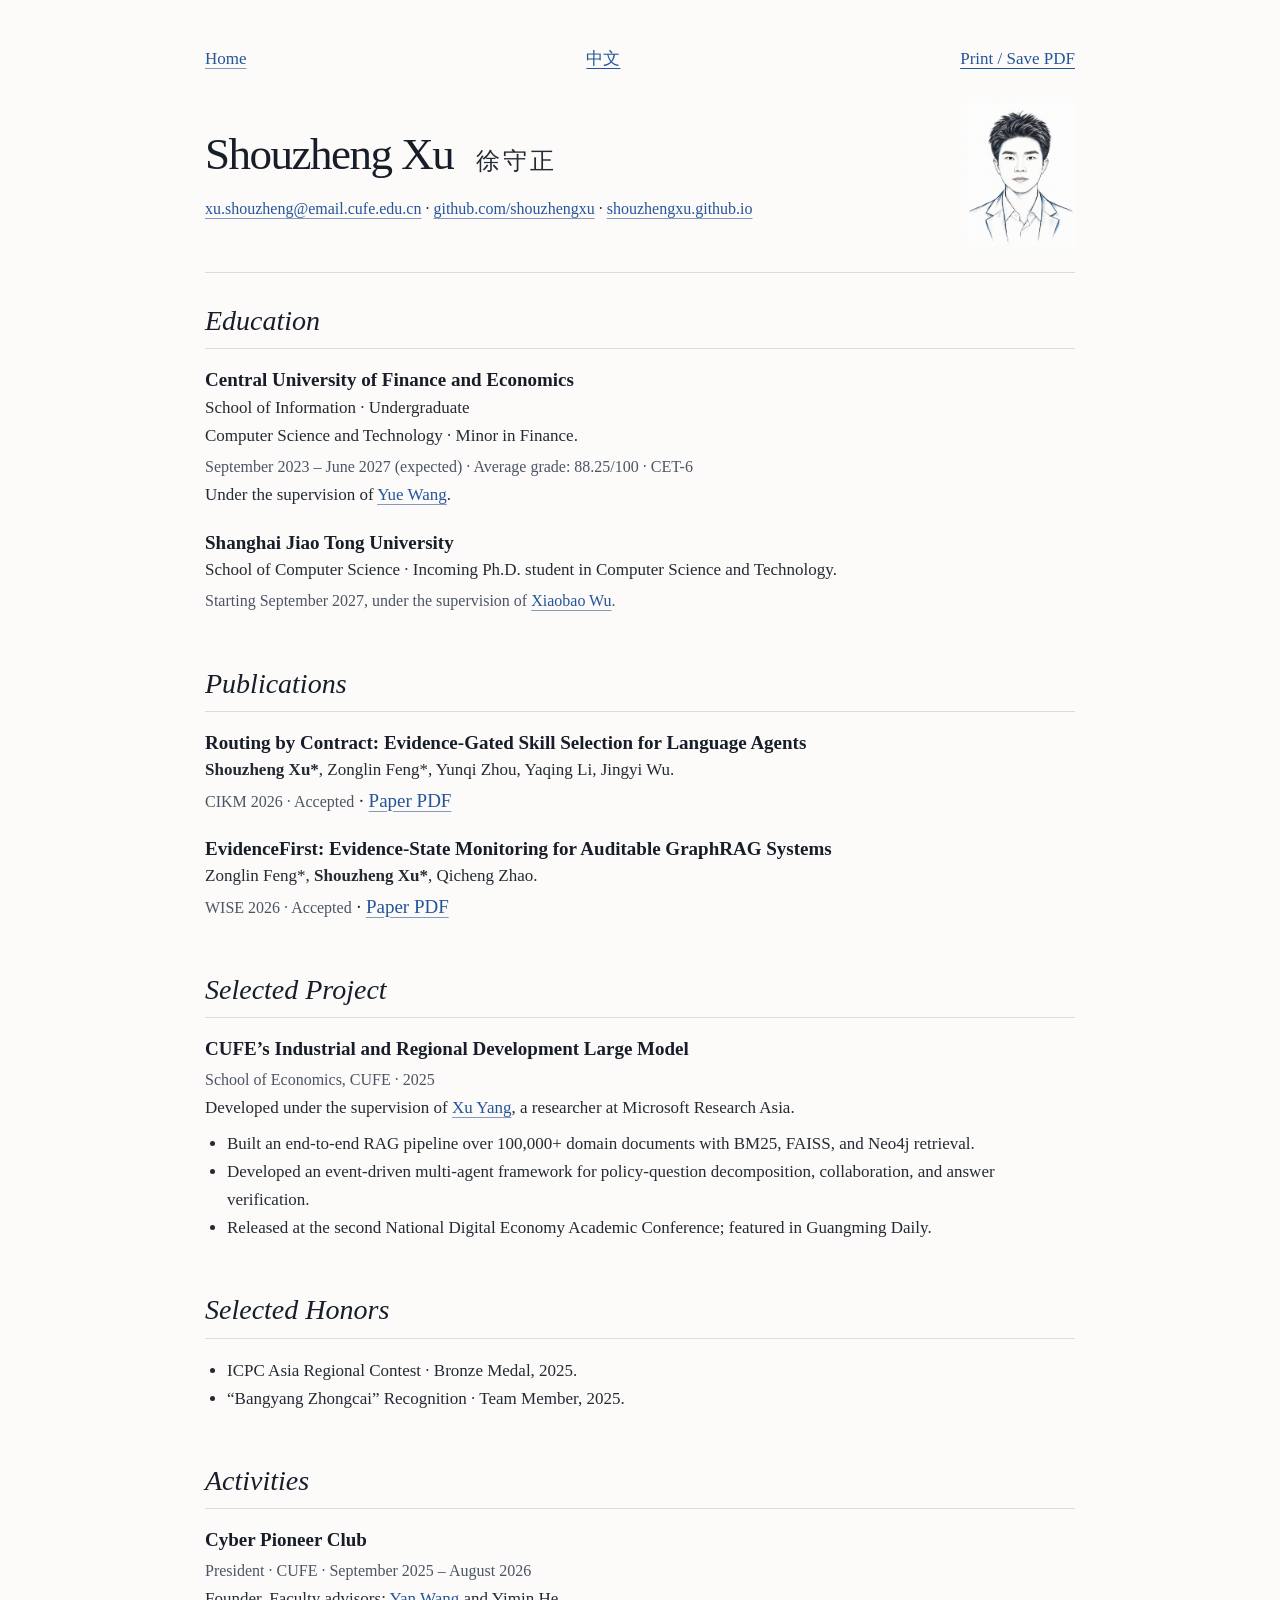
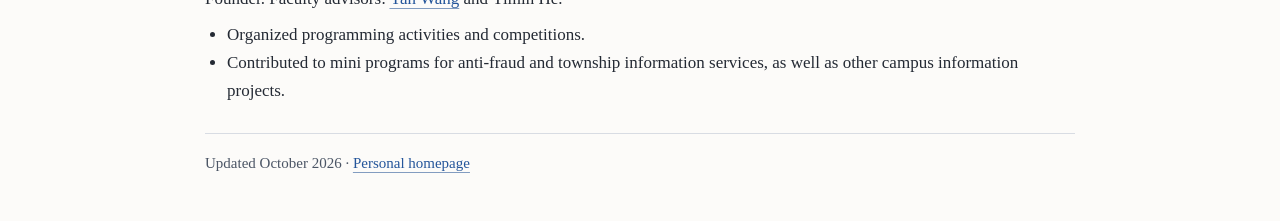
==== cv.html @ c45015a0 "Use Huawen Zhongsong and distinct chapter interludes" ====
<!doctype html>
<html lang="en">
<head>
  <meta charset="utf-8">
  <meta name="viewport" content="width=device-width, initial-scale=1">
  <meta name="description" content="Curriculum vitae of Shouzheng Xu: education, publications, projects, and honors.">
  <link rel="canonical" href="https://shouzhengxu.github.io/cv.html">
  <link rel="icon" href="assets/favicon.svg?v=2" type="image/svg+xml">
  <link rel="stylesheet" href="typography.css?v=20261101">
  <link rel="stylesheet" href="styles.css?v=20261101">
  <script src="site.js?v=20261029" defer></script>
  <title>Curriculum Vitae · Shouzheng Xu</title>
</head>
<body>
<main class="cv-shell">
  <div class="cv-tools">
    <a href="index.html"><span data-lang="en">Home</span><span data-lang="zh">返回主页</span></a>
    <button type="button" data-language-toggle>中文</button>
    <button type="button" data-print><span data-lang="en">Print / Save PDF</span><span data-lang="zh">打印 / 保存 PDF</span></button>
  </div>
  <header class="cv-heading">
    <div class="cv-identity">
      <h1>Shouzheng Xu <span class="chinese-name" lang="zh-CN">徐守正</span></h1>
      <p><a href="mailto:xu.shouzheng@email.cufe.edu.cn">xu.shouzheng@email.cufe.edu.cn</a> · <a href="https://github.com/shouzhengxu">github.com/shouzhengxu</a> · <a href="https://shouzhengxu.github.io/">shouzhengxu.github.io</a></p>
    </div>
    <img class="cv-portrait" src="assets/portrait-ink.png" alt="Shouzheng Xu · 徐守正" width="1086" height="1448">
  </header>
  <section class="cv-section">
    <h2><span data-lang="en">Education</span><span data-lang="zh">教育经历</span></h2>
    <article class="cv-item">
      <h3><span data-lang="en">Central University of Finance and Economics</span><span data-lang="zh">中央财经大学</span></h3>
      <p><span data-lang="en">School of Information · Undergraduate</span><span data-lang="zh">信息学院 · 本科</span></p>
      <p><span data-lang="en">Computer Science and Technology · Minor in Finance.</span><span data-lang="zh">计算机科学与技术 · 辅修金融学</span></p>
      <span class="cv-meta"><span data-lang="en">September 2023 – June 2027 (expected) · Average grade: 88.25/100 · CET-6</span><span data-lang="zh">2023 年 9 月 — 2027 年 6 月（预计） · 均分：88.25/100 · 大学英语六级</span></span>
      <p><span data-lang="en">Under the supervision of <a href="https://scholar.google.com/citations?hl=zh-CN&amp;user=7Q6fTrMAAAAJ">Yue Wang</a>.</span><span data-lang="zh">导师为<a href="https://scholar.google.com/citations?hl=zh-CN&amp;user=7Q6fTrMAAAAJ">王悦</a>老师。</span></p>
    </article>
    <article class="cv-item">
      <h3><span data-lang="en">Shanghai Jiao Tong University</span><span data-lang="zh">上海交通大学</span></h3>
      <p><span data-lang="en">School of Computer Science · Incoming Ph.D. student in Computer Science and Technology.</span><span data-lang="zh">计算机学院 · 计算机科学与技术博士研究生（拟入学）</span></p>
      <span class="cv-meta"><span data-lang="en">Starting September 2027, under the supervision of <a href="https://bobxwu.github.io/">Xiaobao Wu</a>.</span><span data-lang="zh">2027 年 9 月入学，将在<a href="https://bobxwu.github.io/">吴小宝</a>老师的指导下学习与研究。</span></span>
    </article>
  </section>
  <section class="cv-section">
    <h2><span data-lang="en">Publications</span><span data-lang="zh">学术论文</span></h2>
    <article class="cv-item">
      <h3>Routing by Contract: Evidence-Gated Skill Selection for Language Agents</h3>
      <p><strong>Shouzheng Xu*</strong>, Zonglin Feng*, Yunqi Zhou, Yaqing Li, Jingyi Wu.</p>
      <span class="cv-meta">CIKM 2026 · <span data-lang="en">Accepted</span><span data-lang="zh">已录用</span></span> · <a href="assets/papers/routing-by-contract.pdf"><span data-lang="en">Paper PDF</span><span data-lang="zh">论文 PDF</span></a>
    </article>
    <article class="cv-item">
      <h3>EvidenceFirst: Evidence-State Monitoring for Auditable GraphRAG Systems</h3>
      <p>Zonglin Feng*, <strong>Shouzheng Xu*</strong>, Qicheng Zhao.</p>
      <span class="cv-meta">WISE 2026 · <span data-lang="en">Accepted</span><span data-lang="zh">已录用</span></span> · <a href="assets/papers/evidencefirst.pdf"><span data-lang="en">Paper PDF</span><span data-lang="zh">论文 PDF</span></a>
    </article>
  </section>
  <section class="cv-section">
    <h2><span data-lang="en">Selected Project</span><span data-lang="zh">代表项目</span></h2>
    <article class="cv-item">
      <h3><span data-lang="en">CUFE’s Industrial and Regional Development Large Model</span><span data-lang="zh">中央财经大学区域与产业发展大模型</span></h3>
      <span class="cv-meta"><span data-lang="en">School of Economics, CUFE · 2025</span><span data-lang="zh">中央财经大学经济学院 · 2025</span></span>
      <p><span data-lang="en">Developed under the supervision of <a href="https://github.com/peteryang1">Xu Yang</a>, a researcher at Microsoft Research Asia.</span><span data-lang="zh">在微软亚洲研究院研究员 <a href="https://github.com/peteryang1">Xu Yang</a> 的指导下开展。</span></p>
      <ul>
        <li><span data-lang="en">Built an end-to-end RAG pipeline over 100,000+ domain documents with BM25, FAISS, and Neo4j retrieval.</span><span data-lang="zh">面向十万余份领域文档构建端到端 RAG 系统，融合 BM25、FAISS 与 Neo4j 检索。</span></li>
        <li><span data-lang="en">Developed an event-driven multi-agent framework for policy-question decomposition, collaboration, and answer verification.</span><span data-lang="zh">构建事件驱动的多智能体框架，支持政策问题分解、协同处理与答案校验。</span></li>
        <li><span data-lang="en">Released at the second National Digital Economy Academic Conference; featured in Guangming Daily.</span><span data-lang="zh">成果于第二届全国数字经济学术年会发布，获《光明日报》报道。</span></li>
      </ul>
    </article>
  </section>
  <section class="cv-section">
    <h2><span data-lang="en">Selected Honors</span><span data-lang="zh">主要荣誉</span></h2>
    <article class="cv-item"><ul>
      <li><span data-lang="en">ICPC Asia Regional Contest · Bronze Medal, 2025.</span><span data-lang="zh">ICPC 亚洲区域赛 · 铜奖，2025。</span></li>
      <li><span data-lang="en">“Bangyang Zhongcai” Recognition · Team Member, 2025.</span><span data-lang="zh">“榜样中财”称号 · 团队成员，2025。</span></li>
    </ul></article>
  </section>
  <section class="cv-section">
    <h2><span data-lang="en">Activities</span><span data-lang="zh">社团活动</span></h2>
    <article class="cv-item">
      <h3><span data-lang="en">Cyber Pioneer Club</span><span data-lang="zh">Cyber 先锋社</span></h3>
      <span class="cv-meta"><span data-lang="en">President · CUFE · September 2025 – August 2026</span><span data-lang="zh">社长 · 中央财经大学 · 2025 年 9 月 — 2026 年 8 月</span></span>
      <p><span data-lang="en">Founder. Faculty advisors: <a href="https://scholar.google.com/citations?hl=zh-CN&amp;user=5prd2BQAAAAJ">Yan Wang</a> and Yimin He.</span><span data-lang="zh">创办人。指导老师：<a href="https://scholar.google.com/citations?hl=zh-CN&amp;user=5prd2BQAAAAJ">王焱</a>与 Yimin He。</span></p>
      <ul>
        <li><span data-lang="en">Organized programming activities and competitions.</span><span data-lang="zh">组织编程活动与竞赛。</span></li>
        <li><span data-lang="en">Contributed to mini programs for anti-fraud and township information services, as well as other campus information projects.</span><span data-lang="zh">参与反诈、乡镇信息服务小程序开发及其他校园信息化项目。</span></li>
      </ul>
    </article>
  </section>
  <footer class="cv-footer"><span data-lang="en">Updated October 2026</span><span data-lang="zh">更新于 2026 年 10 月</span> · <a href="index.html"><span data-lang="en">Personal homepage</span><span data-lang="zh">个人主页</span></a></footer>
</main>
</body>
</html>
---- typography.css ----
/* Use the visitor's installed face; the Office font is not redistributed. */
@font-face {
  font-family: "Huawen Zhongsong";
  src: local("STZhongsong"), local("华文中宋");
  font-style: normal;
  font-weight: 400 700;
  font-display: swap;
}
:root {
  --chinese: "Huawen Zhongsong", "STZhongsong", "华文中宋", "Songti SC", STSong, "Noto Serif CJK SC", SimSun, serif;
  --latin: Charter, "Bitstream Charter", "Sitka Text", Cambria, Georgia, var(--chinese);
}
---- styles.css ----
:root {
  --paper: #fcfbf9;
  --ink: #171d29;
  --body: #242a34;
  --muted: #4b5565;
  --blue: #24559a;
  --line: #d8dce3;
  --font: var(--latin);
}
* { box-sizing: border-box; }
html { scroll-behavior: smooth; scroll-padding-top: 36px; }
body { margin: 0; background: var(--paper); color: var(--body); font: 19px/1.65 var(--font); -webkit-font-smoothing: antialiased; }
::selection { background: #dce6f4; color: var(--ink); }
a { color: var(--blue); text-decoration-color: #829cc0; text-decoration-thickness: 1px; text-underline-offset: 4px; }
a:hover { color: var(--ink); text-decoration-color: currentColor; }
a:focus-visible, button:focus-visible { outline: 2px solid var(--blue); outline-offset: 5px; }
button { font: inherit; }
h1, h2, h3, p { margin: 0; }
h1, h2, h3 { color: var(--ink); }
h3 { font-size: 21px; font-weight: 600; line-height: 1.4; }
img { display: block; max-width: 100%; }
svg { display: block; }
[hidden] { display: none !important; }
html[lang="en"] [data-lang="zh"], html[lang="zh-CN"] [data-lang="en"] { display: none !important; }
html[lang="zh-CN"] { --font: var(--chinese); }
html[lang="zh-CN"] body { font-weight: 500; }

/* A paper-like page, with an ink portrait and a quiet personal epigraph. */
.page-shell, .header-inner { max-width: 1160px; padding-inline: 40px; margin-inline: auto; }
.header-inner { padding-top: 27px; text-align: center; }
.page-tools { display: flex; align-items: center; justify-content: flex-end; gap: 24px; margin-bottom: 36px; font-size: 15px; }
.quiet-experience { text-decoration: none; color: var(--muted); }
.quiet-experience:hover { color: var(--blue); }
.language-toggle { background: transparent; border: 0; border-left: 1px solid var(--line); padding: 3px 0 3px 22px; color: var(--blue); cursor: pointer; font: 16px/1.4 var(--latin); min-width: 54px; min-height: 32px; }
h1 { font: 400 58px/1.18 var(--latin); letter-spacing: -1.5px; display: flex; flex-wrap: wrap; align-items: baseline; gap: 8px 23px; }
.chinese-name { font: 500 24px/1.4 var(--chinese); letter-spacing: 3px; color: var(--body); white-space: nowrap; }
.hero-heading h1 { justify-content: center; font-size: 62px; line-height: 1.15; gap: 12px 28px; }
.hero-heading .chinese-name { font-size: 27px; letter-spacing: 4px; }
nav { display: flex; justify-content: center; flex-wrap: wrap; gap: 12px 39px; margin-top: 29px; }
nav a { color: var(--blue); font-size: 19px; text-decoration: none; white-space: nowrap; }
nav a:hover, nav a.active { color: var(--ink); text-decoration: underline; }
.skip-link { position: fixed; top: -70px; left: 20px; z-index: 20; background: var(--ink); color: #fff; padding: 8px 16px; }
.skip-link:focus { top: 12px; }
.hero { display: grid; grid-template-columns: minmax(0, 1fr) 240px; align-items: start; gap: 42px 62px; }
.hero-heading { grid-column: 1 / -1; }
.hero-copy { font-size: 21px; line-height: 1.55; }
.hero-copy p { text-wrap: pretty; }
.hero-portrait { margin: 0; align-self: start; }
.hero-portrait img { width: 100%; height: auto; }
.hero-portrait > a { display: block; width: 190px; margin: 0 auto; }
.experience-link { display: inline-flex; align-items: center; gap: 13px; margin-top: 25px; font-size: 18px; text-decoration: none; }
.experience-link:hover { text-decoration: underline; }
.link-arrow { display: inline-block; transition: transform .2s ease; }
.experience-link:hover .link-arrow { transform: translate(2px, -2px); }
.particle-mark { position: relative; width: 27px; height: 27px; display: inline-block; }
.particle-mark i { position: absolute; width: 3px; height: 3px; background: var(--blue); border-radius: 50%; }
.particle-mark i:nth-child(1) { left: 11px; top: 2px; }
.particle-mark i:nth-child(2) { left: 2px; top: 13px; width: 4px; height: 4px; }
.particle-mark i:nth-child(3) { left: 13px; top: 12px; width: 5px; height: 5px; }
.particle-mark i:nth-child(4) { right: 0; top: 7px; width: 2px; height: 2px; }
.particle-mark i:nth-child(5) { left: 18px; bottom: 2px; }
.epigraph { margin: 15px auto 0; text-align: center; }
.epigraph blockquote { font: 500 20px/1.8 var(--chinese); letter-spacing: .18em; color: #334255; margin: 0; }
.epigraph p { margin: 8px auto 0; color: var(--muted); font: italic 15px/1.5 var(--latin); text-wrap: pretty; }
html[lang="zh-CN"] .hero-copy { line-height: 1.9; }
html[lang="zh-CN"] .section-heading h2 { font-style: normal; font-size: 29px; letter-spacing: .12em; }
.hero-copy a, .project-supervision a, .community-entry a { white-space: nowrap; }
.next-step, .research-intro { margin-top: 18px; }
.content-section { padding-top: 47px; }
.content-section:not(#education) { margin-top: 43px; padding-top: 23px; border-top: 1px solid var(--line); }
.section-heading { position: relative; margin-bottom: 30px; text-align: center; }
.section-heading h2 { font-size: 35px; font-style: italic; font-weight: 400; line-height: 1.3; }
.education-list { display: grid; grid-template-columns: repeat(2, minmax(0, 1fr)); column-gap: 50px; }
.education-row { display: grid; grid-template-columns: 84px minmax(0, 1fr); grid-template-rows: subgrid; grid-row: span 5; column-gap: 23px; align-items: start; }
.education-copy { display: contents; }
.education-copy > * { grid-column: 2; }
.education-row h3 { grid-row: 1; }
.school-faculty { grid-row: 2; }
.degree-line { grid-row: 3; }
.education-date { grid-row: 4; }
.admission-note { grid-row: 5; }
.school-emblem { grid-column: 1; grid-row: 1 / -1; width: 84px; height: 84px; object-fit: contain; margin-top: 5px; mix-blend-mode: multiply; }
.education-row h3 { font-size: 23px; margin-bottom: 7px; line-height: 1.2; }
.education-row p { font-size: 19px; line-height: 1.5; }
.school-faculty { margin-bottom: 11px; }
.muted, .admission-note, .education-date { color: var(--muted); font-size: 17px; line-height: 1.5; }
.admission-note { display: block; margin-top: 2px; }
.education-date { display: block; margin-top: 15px; white-space: nowrap; }
.paper { display: grid; grid-template-columns: minmax(0, 1fr) auto; column-gap: 26px; row-gap: 5px; padding-bottom: 23px; margin-bottom: 23px; border-bottom: 1px solid var(--line); }
.paper:last-child { padding-bottom: 0; margin-bottom: 0; border: 0; }
.paper-copy { display: contents; }
.paper-meta { grid-column: 1; grid-row: 1; display: flex; flex-wrap: wrap; align-items: baseline; font-size: 18px; }
.paper-meta > span + span::before { content: ' · '; padding: 0 7px; color: var(--muted); }
.venue { color: var(--blue); font-weight: 400; }
.status { color: var(--muted); }
.paper h3, .paper-authors { font-family: var(--latin); grid-column: 1; }
.paper h3 { grid-row: 2; font-size: 23px; line-height: 1.35; text-wrap: pretty; }
.paper-authors { grid-row: 3; font-size: 19px; line-height: 1.55; }
.paper-authors strong { color: var(--ink); font-weight: 600; }
.paper-link { grid-column: 2; grid-row: 2; align-self: baseline; font-size: 18px; white-space: nowrap; }
.project-heading { display: grid; grid-template-columns: minmax(0, 1fr) auto; align-items: baseline; gap: 24px; margin-bottom: 13px; }
.project-heading h3 { font-size: 23px; }
.project-heading time { color: var(--muted); font-size: 17px; white-space: nowrap; }
.project-entry p { font-size: 19px; text-wrap: pretty; }
.project-supervision { margin-bottom: 12px; }
.project-outcome { color: var(--muted); margin-top: 12px; }
.honors-list { list-style: none; padding: 0; margin: 0; }
.honors-list li { display: flex; justify-content: space-between; gap: 24px; font-size: 19px; }
.honors-list li + li { margin-top: 13px; }
.honors-list time { color: var(--muted); font-size: 17px; white-space: nowrap; }
.small-label { color: var(--muted); font-size: 17px; }
.community-entry h3 { font-size: 23px; margin: 6px 0 11px; }
.community-entry p { font-size: 19px; text-wrap: pretty; }
.contact-line { display: flex; flex-direction: column; align-items: center; gap: 9px; margin-top: 44px; padding-top: 28px; border-top: 1px solid var(--line); font-size: 19px; text-align: center; }
.contact-line > span { color: var(--muted); font-size: 18px; font-style: italic; }
.contact-line a { overflow-wrap: anywhere; }
.site-footer { display: flex; flex-wrap: wrap; justify-content: center; gap: 8px 22px; padding-top: 29px; padding-bottom: 38px; color: var(--muted); font-size: 16px; text-align: center; }
.site-footer a { color: var(--muted); text-decoration: none; }
.site-footer a:hover { text-decoration: underline; }
/* The CV uses the same quiet typography in a printable document layout. */
.cv-shell { max-width: 960px; margin: auto; padding: 45px; }
.cv-tools { display: flex; align-items: center; justify-content: space-between; gap: 20px; margin-bottom: 30px; font-size: 17px; }
.cv-tools button { background: none; color: var(--blue); border: 0; padding: 0; cursor: pointer; font-size: 17px; text-decoration: underline; text-underline-offset: 4px; }
.cv-heading { display: grid; grid-template-columns: minmax(0, 1fr) 108px; gap: 32px; align-items: center; border-bottom: 1px solid var(--line); padding-bottom: 25px; }
.cv-heading h1 { font-size: 45px; }
.cv-heading p { font-size: 16px; margin-top: 15px; overflow-wrap: anywhere; }
.cv-portrait { width: 108px; height: auto; }
.cv-section { padding-top: 30px; }
.cv-section h2 { font-size: 28px; font-style: italic; font-weight: 400; line-height: 1.3; padding-bottom: 9px; border-bottom: 1px solid var(--line); margin-bottom: 18px; }
html[lang="zh-CN"] .cv-section h2 { font-style: normal; letter-spacing: .08em; }
.cv-item { margin-bottom: 20px; }
.cv-item h3 { font-size: 19px; }
.cv-item p, .cv-item li { font-size: 17px; }
.cv-item ul { padding-left: 22px; margin: 8px 0; }
.cv-meta { color: var(--muted); font-size: 16px; }
.cv-footer { font-size: 15px; margin-top: 28px; padding-top: 17px; border-top: 1px solid var(--line); color: var(--muted); }

@media (max-width: 1000px) {
  .hero { grid-template-columns: minmax(0, 1fr) 215px; column-gap: 35px; }
  .hero-portrait > a { width: 175px; }
  .hero-copy { font-size: 20px; }
  .education-list { column-gap: 30px; }
  .education-row { grid-template-columns: 62px minmax(0, 1fr); column-gap: 18px; }
  .school-emblem { width: 62px; height: 62px; }
  .education-row h3 { font-size: 21px; }
  .education-row p { font-size: 18px; }
}
@media (max-width: 800px) {
  .hero { grid-template-columns: minmax(0, 1fr) 200px; column-gap: 27px; }
  .hero-portrait > a { width: 165px; }
  .education-list { grid-template-columns: minmax(0, 1fr); gap: 26px; }
  .education-row { grid-template-columns: 68px minmax(0, 1fr); grid-template-rows: repeat(5, auto); grid-row: auto; column-gap: 23px; row-gap: 0; }
  .school-emblem { width: 68px; height: 68px; }
  .education-row + .education-row { border-top: 1px solid var(--line); padding-top: 26px; }
  .education-date { margin-top: 10px; }
}
@media (max-width: 720px) {
  html { scroll-padding-top: 24px; }
  .page-shell, .header-inner { padding-inline: 26px; }
  .header-inner { padding-top: 19px; }
  .page-tools { margin-bottom: 25px; font-size: 14px; }
  .hero-heading { display: contents; }
  .hero-heading h1 { grid-column: 1; grid-row: 1; justify-content: center; align-items: flex-start; align-self: center; flex-direction: column; font-size: clamp(36px, 6.8vw, 48px); gap: 12px; letter-spacing: -1px; }
  .hero-heading .chinese-name { font-size: 23px; }
  .hero-heading nav { grid-column: 1 / -1; grid-row: 3; margin-top: 0; padding-bottom: 21px; border-bottom: 1px solid var(--line); }
  nav { gap: 10px 28px; margin-top: 24px; }
  nav a { font-size: 17px; }
  .hero { grid-template-columns: minmax(0, 1fr) 126px; gap: 23px 23px; }
  .hero-portrait { display: contents; }
  .hero-portrait > a { grid-column: 2; grid-row: 1; width: 126px; align-self: center; }
  .hero-copy { grid-column: 1 / -1; grid-row: 4; font-size: 19px; line-height: 1.6; }
  .experience-link { margin-top: 22px; font-size: 17px; }
  .epigraph { grid-column: 1 / -1; grid-row: 2; margin: 0; }
  .epigraph blockquote { margin: 0 auto; font-size: 19px; letter-spacing: .15em; }
  .epigraph p { max-width: 440px; }
  .next-step, .research-intro { margin-top: 19px; }
  .content-section { padding-top: 38px; }
  .content-section:not(#education) { margin-top: 34px; padding-top: 24px; }
  .section-heading { margin-bottom: 25px; }
  .section-heading h2 { font-size: 31px; }
  .paper { column-gap: 16px; row-gap: 9px; }
  .paper-meta, .paper-link { font-size: 16px; }
  .paper h3, .paper-authors { grid-column: 1 / -1; }
  .paper h3 { font-size: 22px; }
  .paper-authors { font-size: 18px; }
  .paper-link { grid-row: 1; }
  .project-heading { gap: 18px; }
  .project-heading h3, .community-entry h3 { font-size: 22px; }
  .project-entry p, .community-entry p, .honors-list li { font-size: 18px; }
  .contact-line { margin-top: 35px; font-size: 18px; }
  .site-footer { gap: 8px 18px; padding-bottom: 30px; }
  .cv-shell { padding: 29px 26px; }
  .cv-tools { align-items: start; font-size: 16px; }
  .cv-tools button { font-size: 16px; }
  .cv-heading { grid-template-columns: minmax(0, 1fr) 80px; gap: 18px; align-items: start; }
  .cv-heading h1 { font-size: 37px; }
  .cv-heading .chinese-name { display: block; }
  .cv-portrait { width: 80px; }
}
@media (max-width: 520px) {
  .education-row { grid-template-columns: 42px minmax(0, 1fr); column-gap: 16px; }
  .school-emblem { width: 42px; height: 42px; }
  .epigraph blockquote { font-size: 18px; }
}
@media (max-width: 400px) {
  .page-shell, .header-inner { padding-inline: 22px; }
  nav { gap: 10px 15px; }
  nav a { font-size: 16px; }
  .hero { grid-template-columns: minmax(0, 1fr) 104px; column-gap: 18px; }
  .hero-heading h1 { font-size: 32px; }
  .hero-portrait > a { width: 104px; }
  .education-row { grid-template-columns: 34px minmax(0, 1fr); column-gap: 13px; }
  .school-emblem { width: 34px; height: 34px; }
  .paper { column-gap: 12px; }
  .cv-shell { padding-inline: 22px; }
  .cv-heading { grid-template-columns: minmax(0, 1fr) 64px; gap: 12px; }
  .cv-heading h1 { font-size: 32px; }
  .cv-heading .chinese-name { flex-basis: 100%; }
  .cv-portrait { width: 64px; }
}
@media (prefers-reduced-motion: reduce) { html { scroll-behavior: auto; } .link-arrow { transition: none; } }
@media print {
  .cv-tools, .cv-footer, .skip-link { display: none !important; }
  .cv-shell { padding: 0; max-width: none; }
  .cv-heading { grid-template-columns: minmax(0, 1fr) 65px; padding-bottom: 12px; }
  .cv-portrait { width: 65px; }
  .cv-heading h1 { font-size: 30px; }
  .cv-heading p, .cv-meta { font-size: 11px; }
  .cv-section { padding-top: 15px; }
  .cv-section h2 { font-size: 19px; margin-bottom: 10px; }
  .cv-item { break-inside: avoid; margin-bottom: 10px; }
  .cv-item h3 { font-size: 13px; }
  .cv-item p, .cv-item li, .cv-item > a { font-size: 11px; line-height: 1.55; }
  a { color: inherit; text-decoration: none; }
  body { background: #fff; color: #222; }
  @page { size: A4; margin: 15mm; }
}
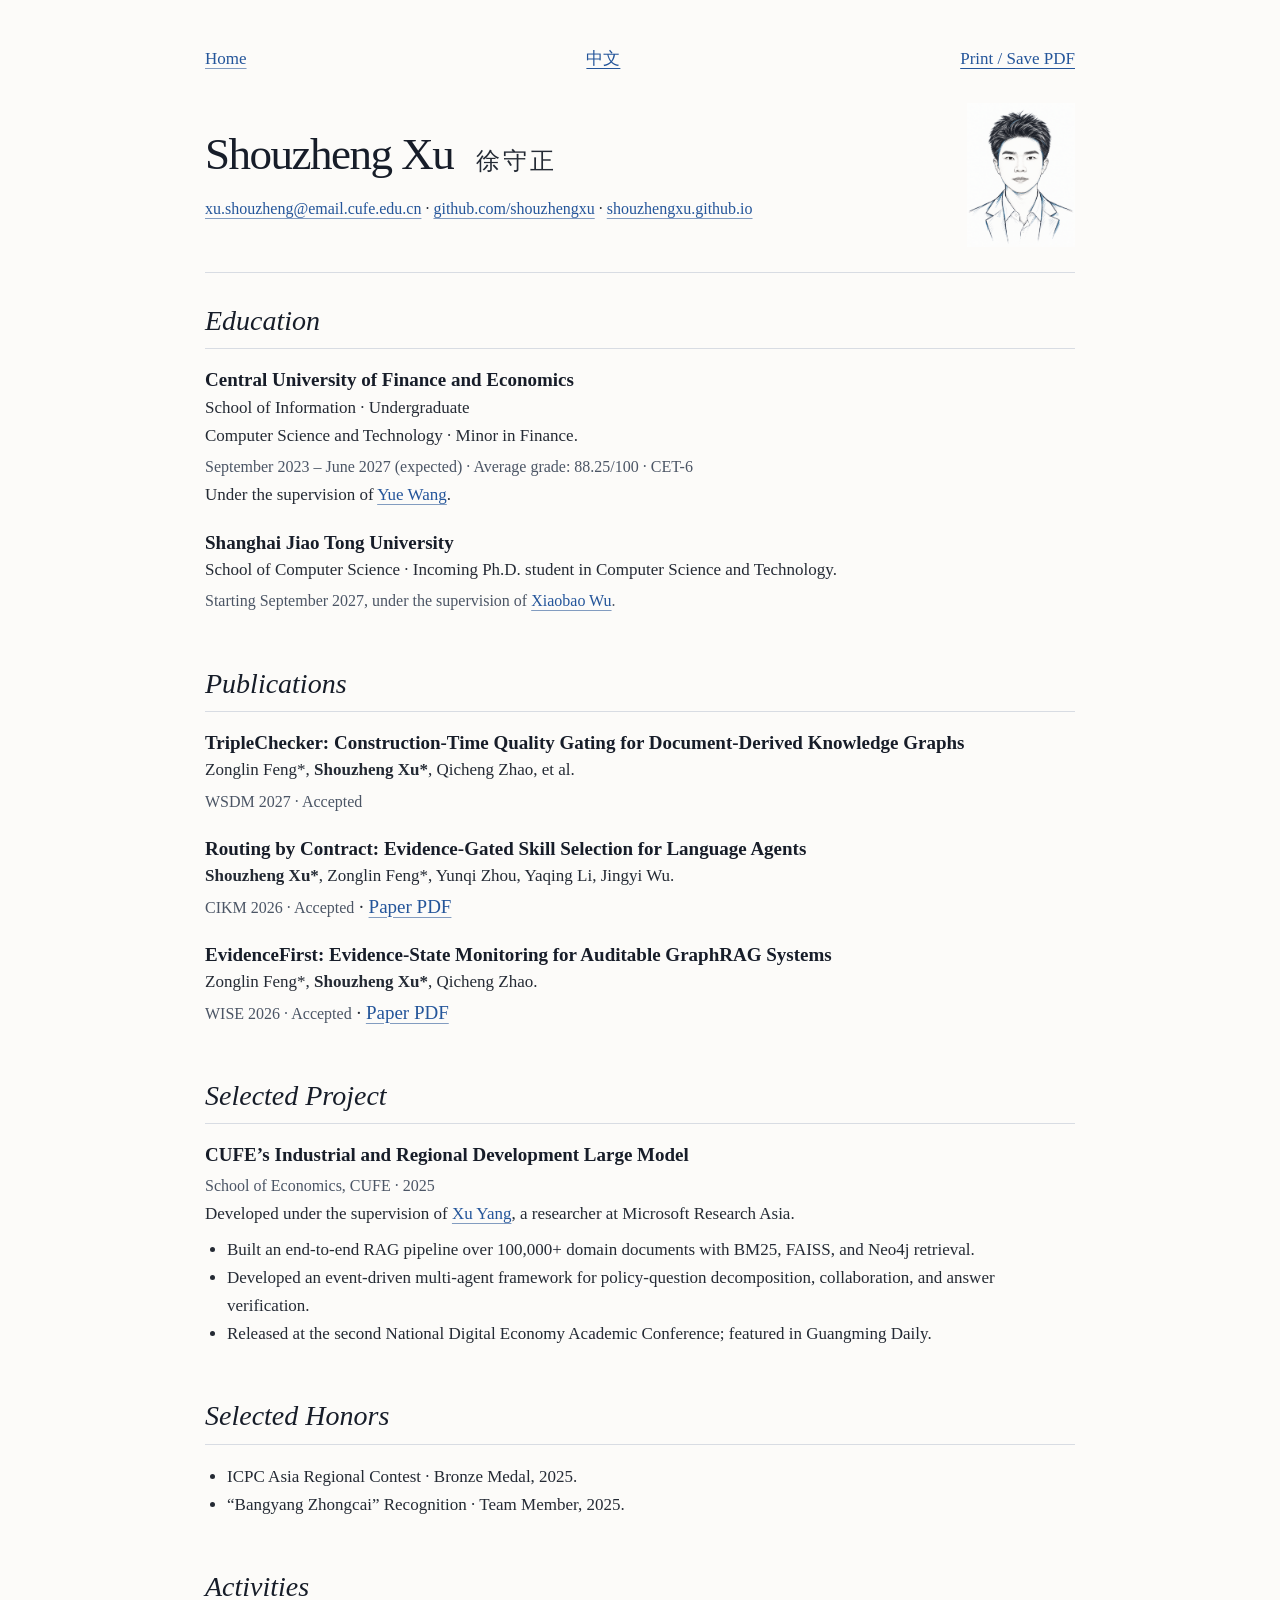
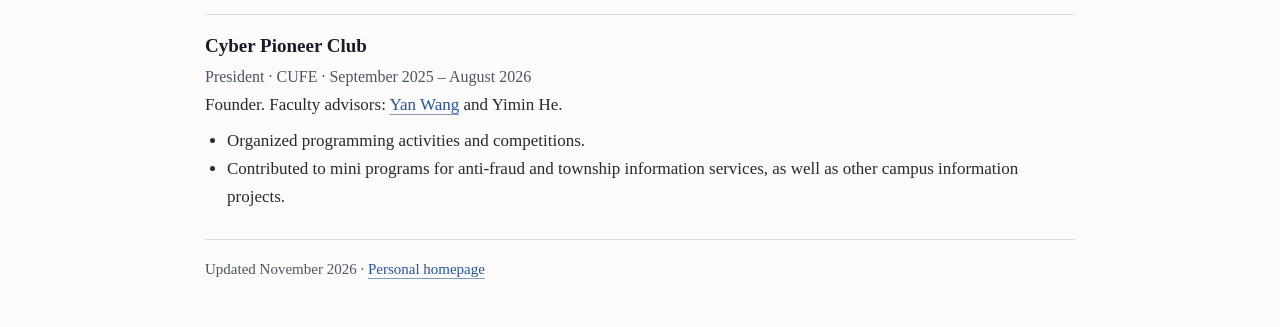
==== commit 546d8dbb: "Add accepted WSDM 2027 TripleChecker paper" ====
--- a/cv.html
+++ b/cv.html
@@ -9,6 +9,7 @@
   <link rel="stylesheet" href="typography.css?v=20261101">
   <link rel="stylesheet" href="styles.css?v=20261101">
   <script src="site.js?v=20261029" defer></script>
+  <script src="analytics.js?v=20261102" defer></script>
   <title>Curriculum Vitae · Shouzheng Xu</title>
 </head>
 <body>
@@ -42,6 +43,11 @@
   </section>
   <section class="cv-section">
     <h2><span data-lang="en">Publications</span><span data-lang="zh">学术论文</span></h2>
+    <article class="cv-item">
+      <h3>TripleChecker: Construction-Time Quality Gating for Document-Derived Knowledge Graphs</h3>
+      <p>Zonglin Feng*, <strong>Shouzheng Xu*</strong>, Qicheng Zhao, et al.</p>
+      <span class="cv-meta">WSDM 2027 · <span data-lang="en">Accepted</span><span data-lang="zh">已录用</span></span>
+    </article>
     <article class="cv-item">
       <h3>Routing by Contract: Evidence-Gated Skill Selection for Language Agents</h3>
       <p><strong>Shouzheng Xu*</strong>, Zonglin Feng*, Yunqi Zhou, Yaqing Li, Jingyi Wu.</p>
@@ -85,7 +91,7 @@
       </ul>
     </article>
   </section>
-  <footer class="cv-footer"><span data-lang="en">Updated October 2026</span><span data-lang="zh">更新于 2026 年 10 月</span> · <a href="index.html"><span data-lang="en">Personal homepage</span><span data-lang="zh">个人主页</span></a></footer>
+  <footer class="cv-footer"><span data-lang="en">Updated November 2026</span><span data-lang="zh">更新于 2026 年 11 月</span> · <a href="index.html"><span data-lang="en">Personal homepage</span><span data-lang="zh">个人主页</span></a></footer>
 </main>
 </body>
 </html>
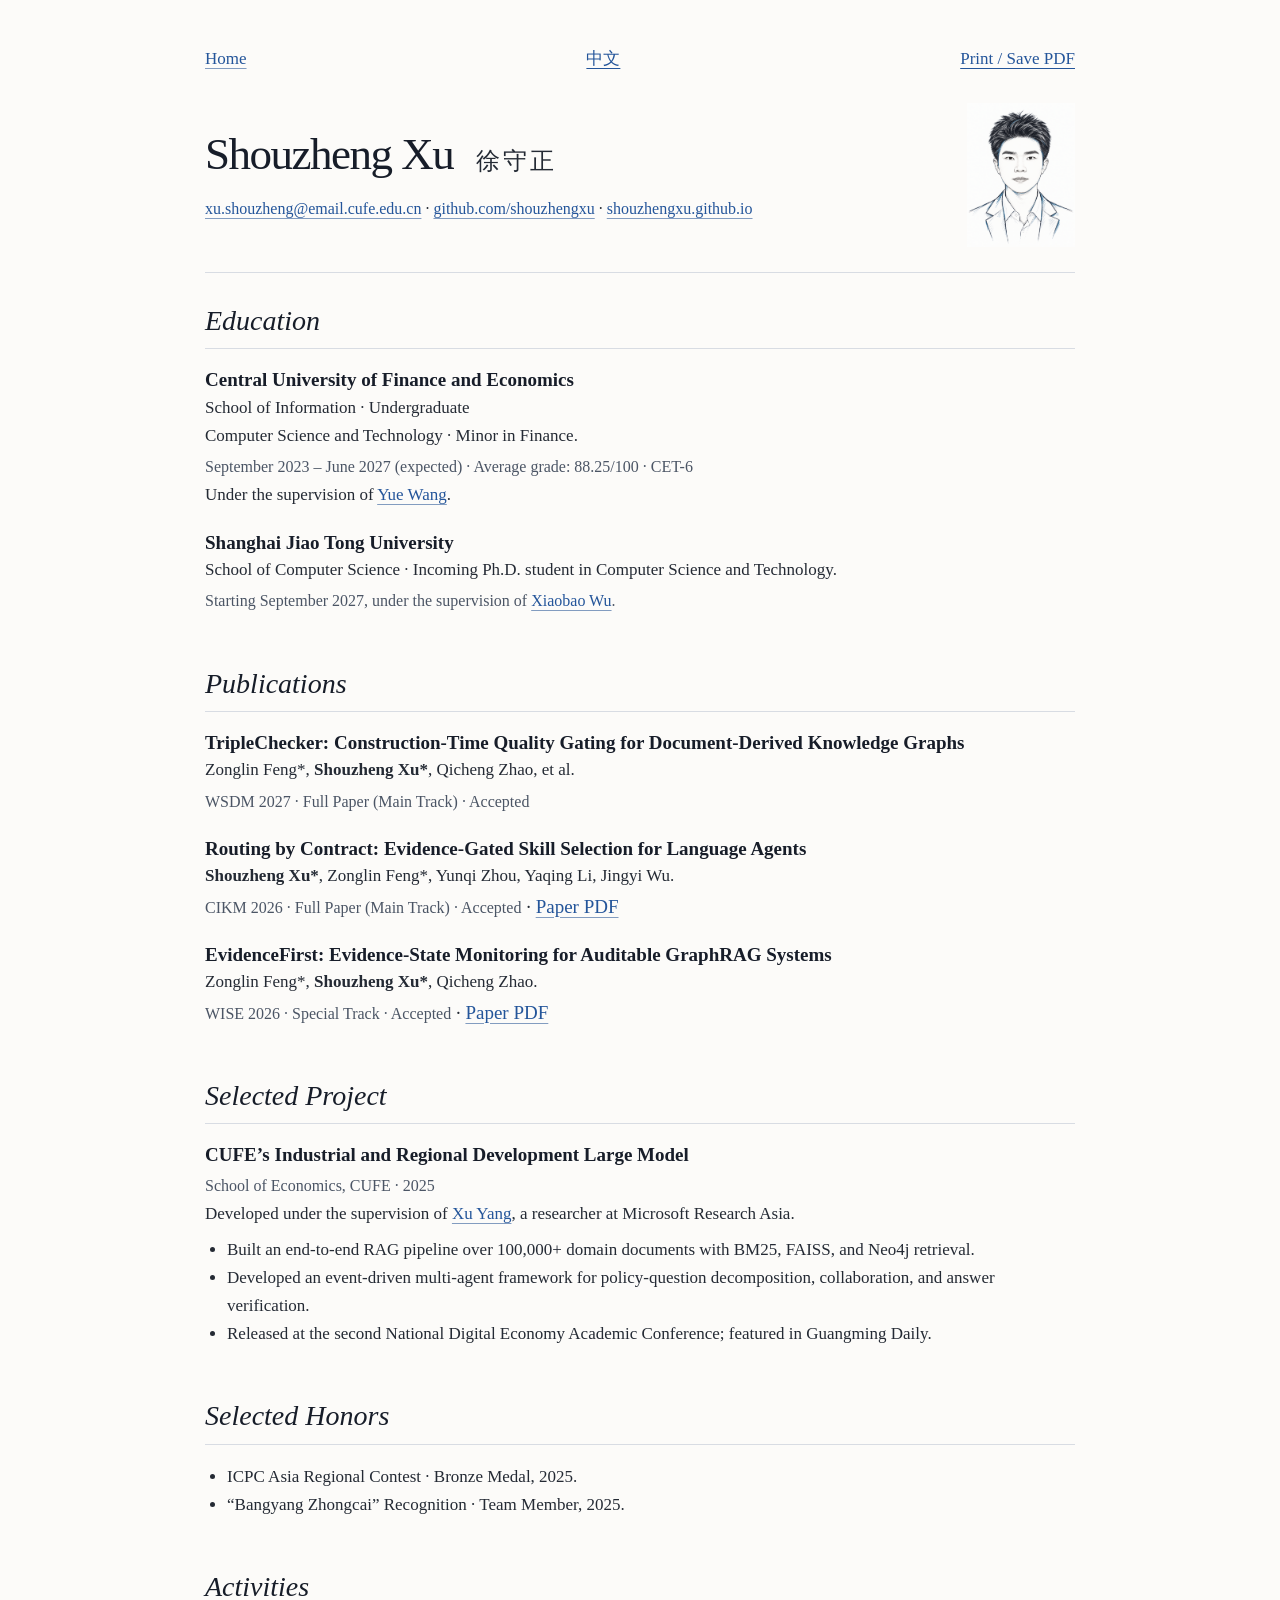
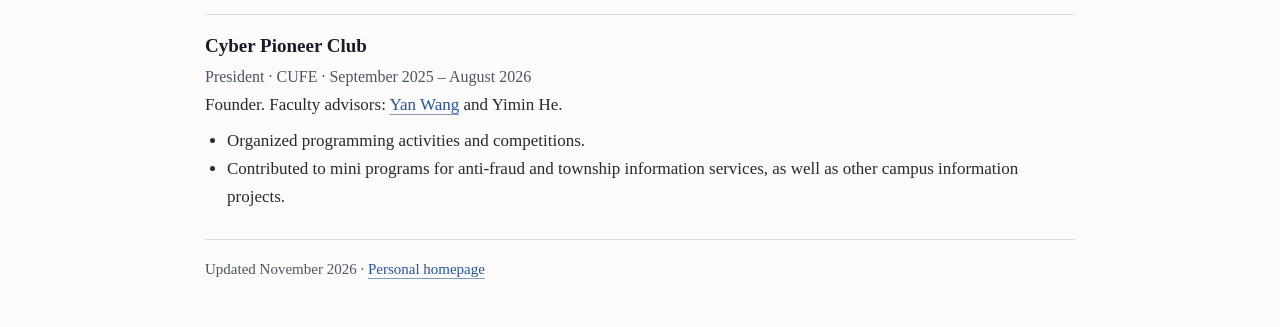
==== commit a5285228: "Add quiet news section, paper tracks, and creative motto" ====
--- a/cv.html
+++ b/cv.html
@@ -7,7 +7,7 @@
   <link rel="canonical" href="https://shouzhengxu.github.io/cv.html">
   <link rel="icon" href="assets/favicon.svg?v=2" type="image/svg+xml">
   <link rel="stylesheet" href="typography.css?v=20261101">
-  <link rel="stylesheet" href="styles.css?v=20261101">
+  <link rel="stylesheet" href="styles.css?v=20261104">
   <script src="site.js?v=20261029" defer></script>
   <script src="analytics.js?v=20261102" defer></script>
   <title>Curriculum Vitae · Shouzheng Xu</title>
@@ -46,17 +46,17 @@
     <article class="cv-item">
       <h3>TripleChecker: Construction-Time Quality Gating for Document-Derived Knowledge Graphs</h3>
       <p>Zonglin Feng*, <strong>Shouzheng Xu*</strong>, Qicheng Zhao, et al.</p>
-      <span class="cv-meta">WSDM 2027 · <span data-lang="en">Accepted</span><span data-lang="zh">已录用</span></span>
+      <span class="cv-meta">WSDM 2027 · <span data-lang="en">Full Paper (Main Track) · Accepted</span><span data-lang="zh">主会长文 · 已录用</span></span>
     </article>
     <article class="cv-item">
       <h3>Routing by Contract: Evidence-Gated Skill Selection for Language Agents</h3>
       <p><strong>Shouzheng Xu*</strong>, Zonglin Feng*, Yunqi Zhou, Yaqing Li, Jingyi Wu.</p>
-      <span class="cv-meta">CIKM 2026 · <span data-lang="en">Accepted</span><span data-lang="zh">已录用</span></span> · <a href="assets/papers/routing-by-contract.pdf"><span data-lang="en">Paper PDF</span><span data-lang="zh">论文 PDF</span></a>
+      <span class="cv-meta">CIKM 2026 · <span data-lang="en">Full Paper (Main Track) · Accepted</span><span data-lang="zh">主会长文 · 已录用</span></span> · <a href="assets/papers/routing-by-contract.pdf"><span data-lang="en">Paper PDF</span><span data-lang="zh">论文 PDF</span></a>
     </article>
     <article class="cv-item">
       <h3>EvidenceFirst: Evidence-State Monitoring for Auditable GraphRAG Systems</h3>
       <p>Zonglin Feng*, <strong>Shouzheng Xu*</strong>, Qicheng Zhao.</p>
-      <span class="cv-meta">WISE 2026 · <span data-lang="en">Accepted</span><span data-lang="zh">已录用</span></span> · <a href="assets/papers/evidencefirst.pdf"><span data-lang="en">Paper PDF</span><span data-lang="zh">论文 PDF</span></a>
+      <span class="cv-meta">WISE 2026 · <span data-lang="en">Special Track · Accepted</span><span data-lang="zh">专题轨道 · 已录用</span></span> · <a href="assets/papers/evidencefirst.pdf"><span data-lang="en">Paper PDF</span><span data-lang="zh">论文 PDF</span></a>
     </article>
   </section>
   <section class="cv-section">
--- a/styles.css
+++ b/styles.css
@@ -66,6 +66,14 @@
 html[lang="zh-CN"] .section-heading h2 { font-style: normal; font-size: 29px; letter-spacing: .12em; }
 .hero-copy a, .project-supervision a, .community-entry a { white-space: nowrap; }
 .next-step, .research-intro { margin-top: 18px; }
+.news-section { display: grid; grid-template-columns: 110px minmax(0, 1fr); gap: 24px; align-items: baseline; margin-top: 42px; padding-top: 24px; border-top: 1px solid var(--line); }
+.news-section h2 { font-size: 28px; font-style: italic; font-weight: 400; line-height: 1.3; }
+html[lang="zh-CN"] .news-section h2 { font-size: 25px; font-style: normal; letter-spacing: .1em; }
+.news-list { list-style: none; margin: 0; padding: 0; }
+.news-list li { display: grid; grid-template-columns: 78px minmax(0, 1fr); gap: 16px; align-items: baseline; font-size: 18px; }
+.news-list li + li { margin-top: 12px; }
+.news-list time { color: var(--muted); font: 17px/1.5 var(--latin); white-space: nowrap; }
+.news-list p { text-wrap: pretty; }
 .content-section { padding-top: 47px; }
 .content-section:not(#education) { margin-top: 43px; padding-top: 23px; border-top: 1px solid var(--line); }
 .section-heading { position: relative; margin-bottom: 30px; text-align: center; }
@@ -92,7 +100,7 @@
 .paper-meta { grid-column: 1; grid-row: 1; display: flex; flex-wrap: wrap; align-items: baseline; font-size: 18px; }
 .paper-meta > span + span::before { content: ' · '; padding: 0 7px; color: var(--muted); }
 .venue { color: var(--blue); font-weight: 400; }
-.status { color: var(--muted); }
+.status, .paper-track { color: var(--muted); }
 .paper h3, .paper-authors { font-family: var(--latin); grid-column: 1; }
 .paper h3 { grid-row: 2; font-size: 23px; line-height: 1.35; text-wrap: pretty; }
 .paper-authors { grid-row: 3; font-size: 19px; line-height: 1.55; }
@@ -174,12 +182,18 @@
   .epigraph blockquote { margin: 0 auto; font-size: 19px; letter-spacing: .15em; }
   .epigraph p { max-width: 440px; }
   .next-step, .research-intro { margin-top: 19px; }
+  .news-section { grid-template-columns: minmax(0, 1fr); gap: 14px; margin-top: 34px; }
+  .news-section h2 { font-size: 26px; }
+  .news-list li { grid-template-columns: 68px minmax(0, 1fr); gap: 14px; }
   .content-section { padding-top: 38px; }
   .content-section:not(#education) { margin-top: 34px; padding-top: 24px; }
   .section-heading { margin-bottom: 25px; }
   .section-heading h2 { font-size: 31px; }
   .paper { column-gap: 16px; row-gap: 9px; }
   .paper-meta, .paper-link { font-size: 16px; }
+  .paper-meta { grid-column: 1 / -1; }
+  .paper-meta .paper-track { order: 1; flex-basis: 100%; margin-top: 3px; line-height: 1.5; }
+  .paper-meta .paper-track::before { content: none; }
   .paper h3, .paper-authors { grid-column: 1 / -1; }
   .paper h3 { font-size: 22px; }
   .paper-authors { font-size: 18px; }
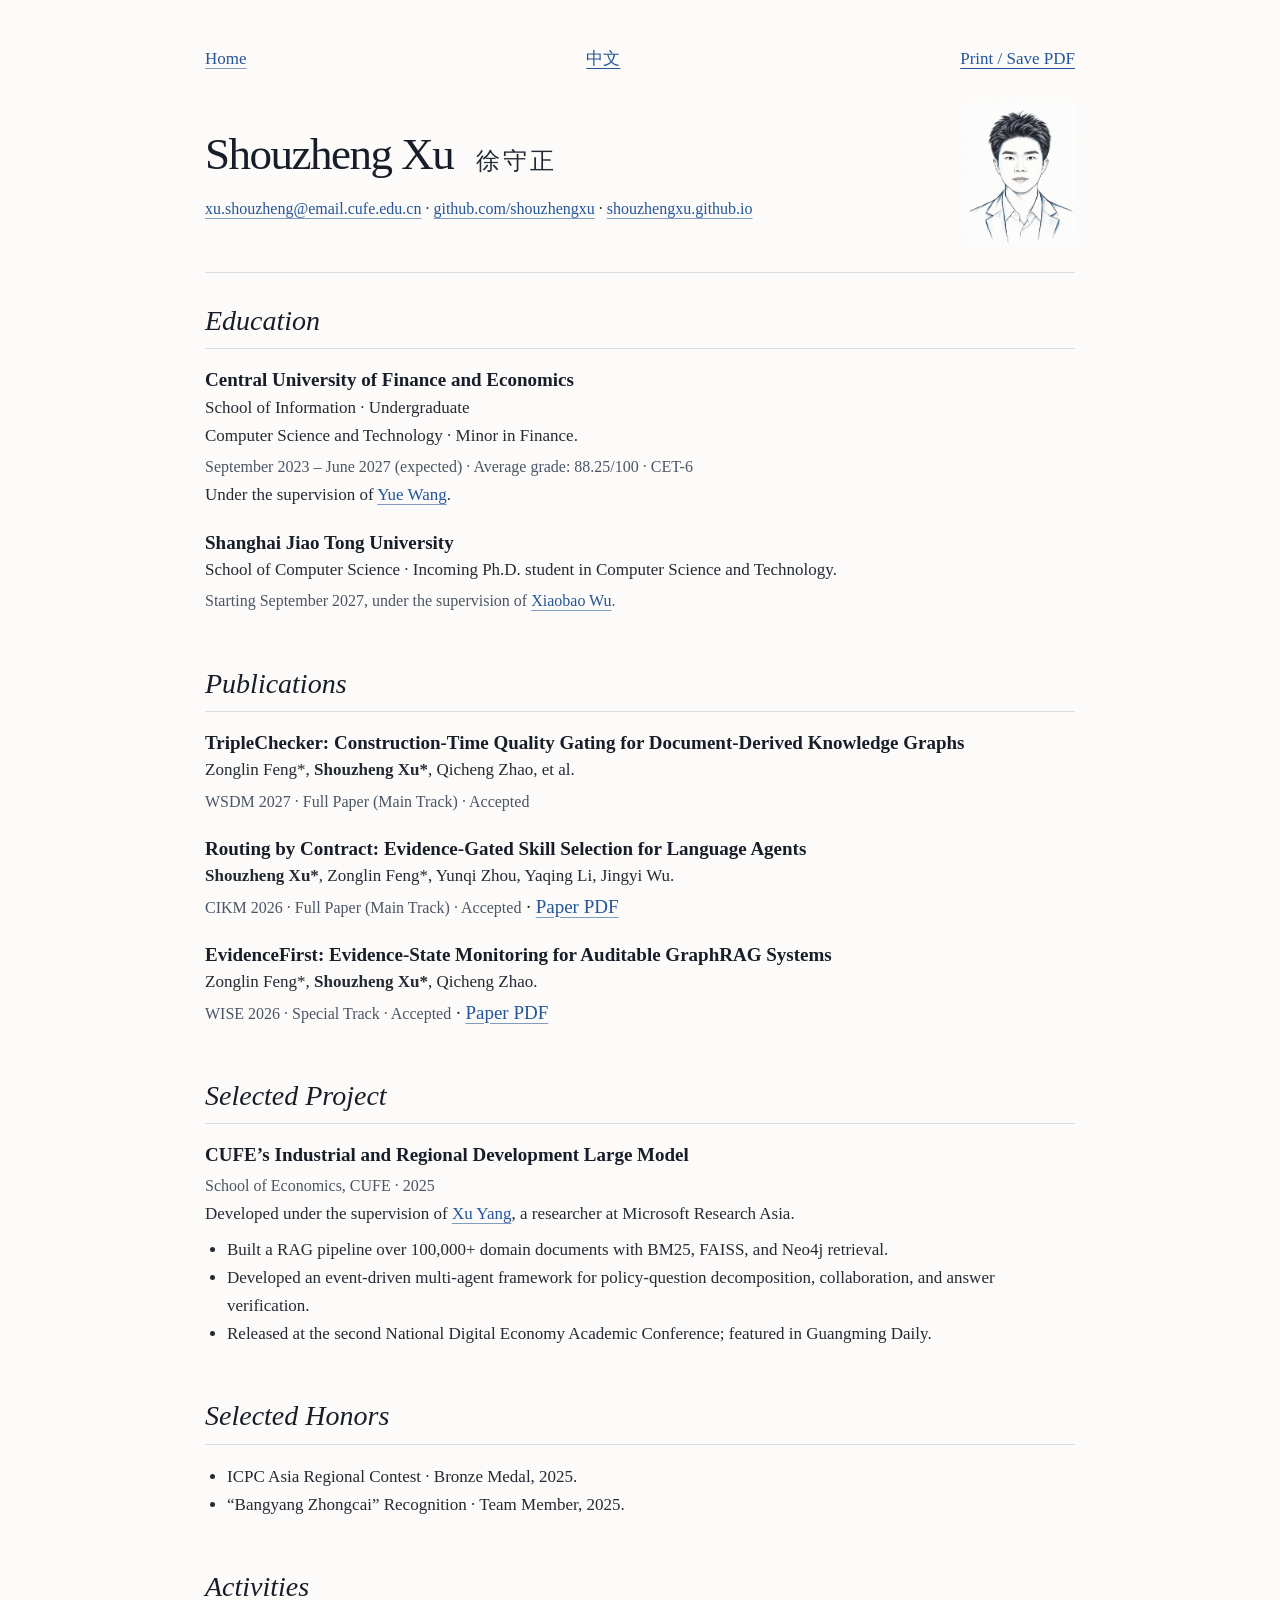
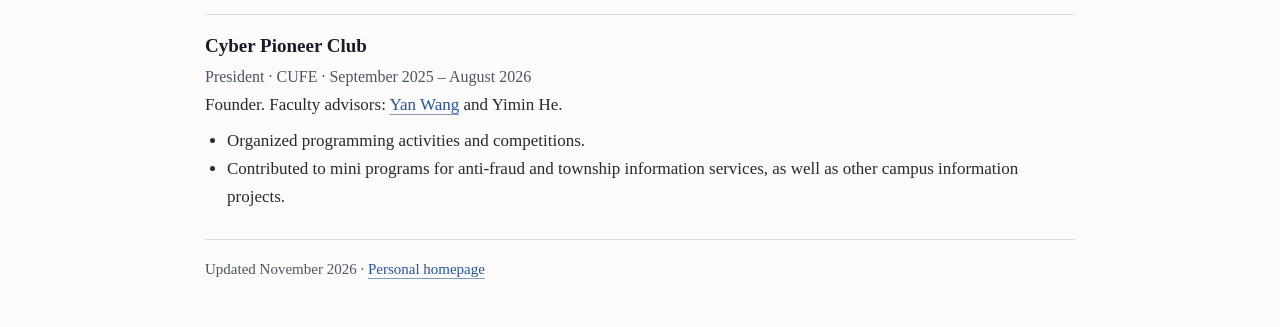
==== commit 13a9127f: "Simplify the RAG project description" ====
--- a/cv.html
+++ b/cv.html
@@ -64,9 +64,9 @@
     <article class="cv-item">
       <h3><span data-lang="en">CUFE’s Industrial and Regional Development Large Model</span><span data-lang="zh">中央财经大学区域与产业发展大模型</span></h3>
       <span class="cv-meta"><span data-lang="en">School of Economics, CUFE · 2025</span><span data-lang="zh">中央财经大学经济学院 · 2025</span></span>
-      <p><span data-lang="en">Developed under the supervision of <a href="https://github.com/peteryang1">Xu Yang</a>, a researcher at Microsoft Research Asia.</span><span data-lang="zh">在微软亚洲研究院研究员 <a href="https://github.com/peteryang1">Xu Yang</a> 的指导下开展。</span></p>
+      <p><span data-lang="en">Developed under the supervision of <a href="https://github.com/peteryang1">Xu Yang</a>, a researcher at Microsoft Research Asia.</span><span data-lang="zh">在微软亚洲研究院研究员<a href="https://github.com/peteryang1">杨叙</a>的指导下开展。</span></p>
       <ul>
-        <li><span data-lang="en">Built an end-to-end RAG pipeline over 100,000+ domain documents with BM25, FAISS, and Neo4j retrieval.</span><span data-lang="zh">面向十万余份领域文档构建端到端 RAG 系统，融合 BM25、FAISS 与 Neo4j 检索。</span></li>
+        <li><span data-lang="en">Built a RAG pipeline over 100,000+ domain documents with BM25, FAISS, and Neo4j retrieval.</span><span data-lang="zh">面向十万余份领域文档构建 RAG 系统，融合 BM25、FAISS 与 Neo4j 检索。</span></li>
         <li><span data-lang="en">Developed an event-driven multi-agent framework for policy-question decomposition, collaboration, and answer verification.</span><span data-lang="zh">构建事件驱动的多智能体框架，支持政策问题分解、协同处理与答案校验。</span></li>
         <li><span data-lang="en">Released at the second National Digital Economy Academic Conference; featured in Guangming Daily.</span><span data-lang="zh">成果于第二届全国数字经济学术年会发布，获《光明日报》报道。</span></li>
       </ul>
@@ -84,7 +84,7 @@
     <article class="cv-item">
       <h3><span data-lang="en">Cyber Pioneer Club</span><span data-lang="zh">Cyber 先锋社</span></h3>
       <span class="cv-meta"><span data-lang="en">President · CUFE · September 2025 – August 2026</span><span data-lang="zh">社长 · 中央财经大学 · 2025 年 9 月 — 2026 年 8 月</span></span>
-      <p><span data-lang="en">Founder. Faculty advisors: <a href="https://scholar.google.com/citations?hl=zh-CN&amp;user=5prd2BQAAAAJ">Yan Wang</a> and Yimin He.</span><span data-lang="zh">创办人。指导老师：<a href="https://scholar.google.com/citations?hl=zh-CN&amp;user=5prd2BQAAAAJ">王焱</a>与 Yimin He。</span></p>
+      <p><span data-lang="en">Founder. Faculty advisors: <a href="https://scholar.google.com/citations?hl=zh-CN&amp;user=5prd2BQAAAAJ">Yan Wang</a> and Yimin He.</span><span data-lang="zh">创办人。指导老师：<a href="https://scholar.google.com/citations?hl=zh-CN&amp;user=5prd2BQAAAAJ">王焱</a>与贺译民。</span></p>
       <ul>
         <li><span data-lang="en">Organized programming activities and competitions.</span><span data-lang="zh">组织编程活动与竞赛。</span></li>
         <li><span data-lang="en">Contributed to mini programs for anti-fraud and township information services, as well as other campus information projects.</span><span data-lang="zh">参与反诈、乡镇信息服务小程序开发及其他校园信息化项目。</span></li>
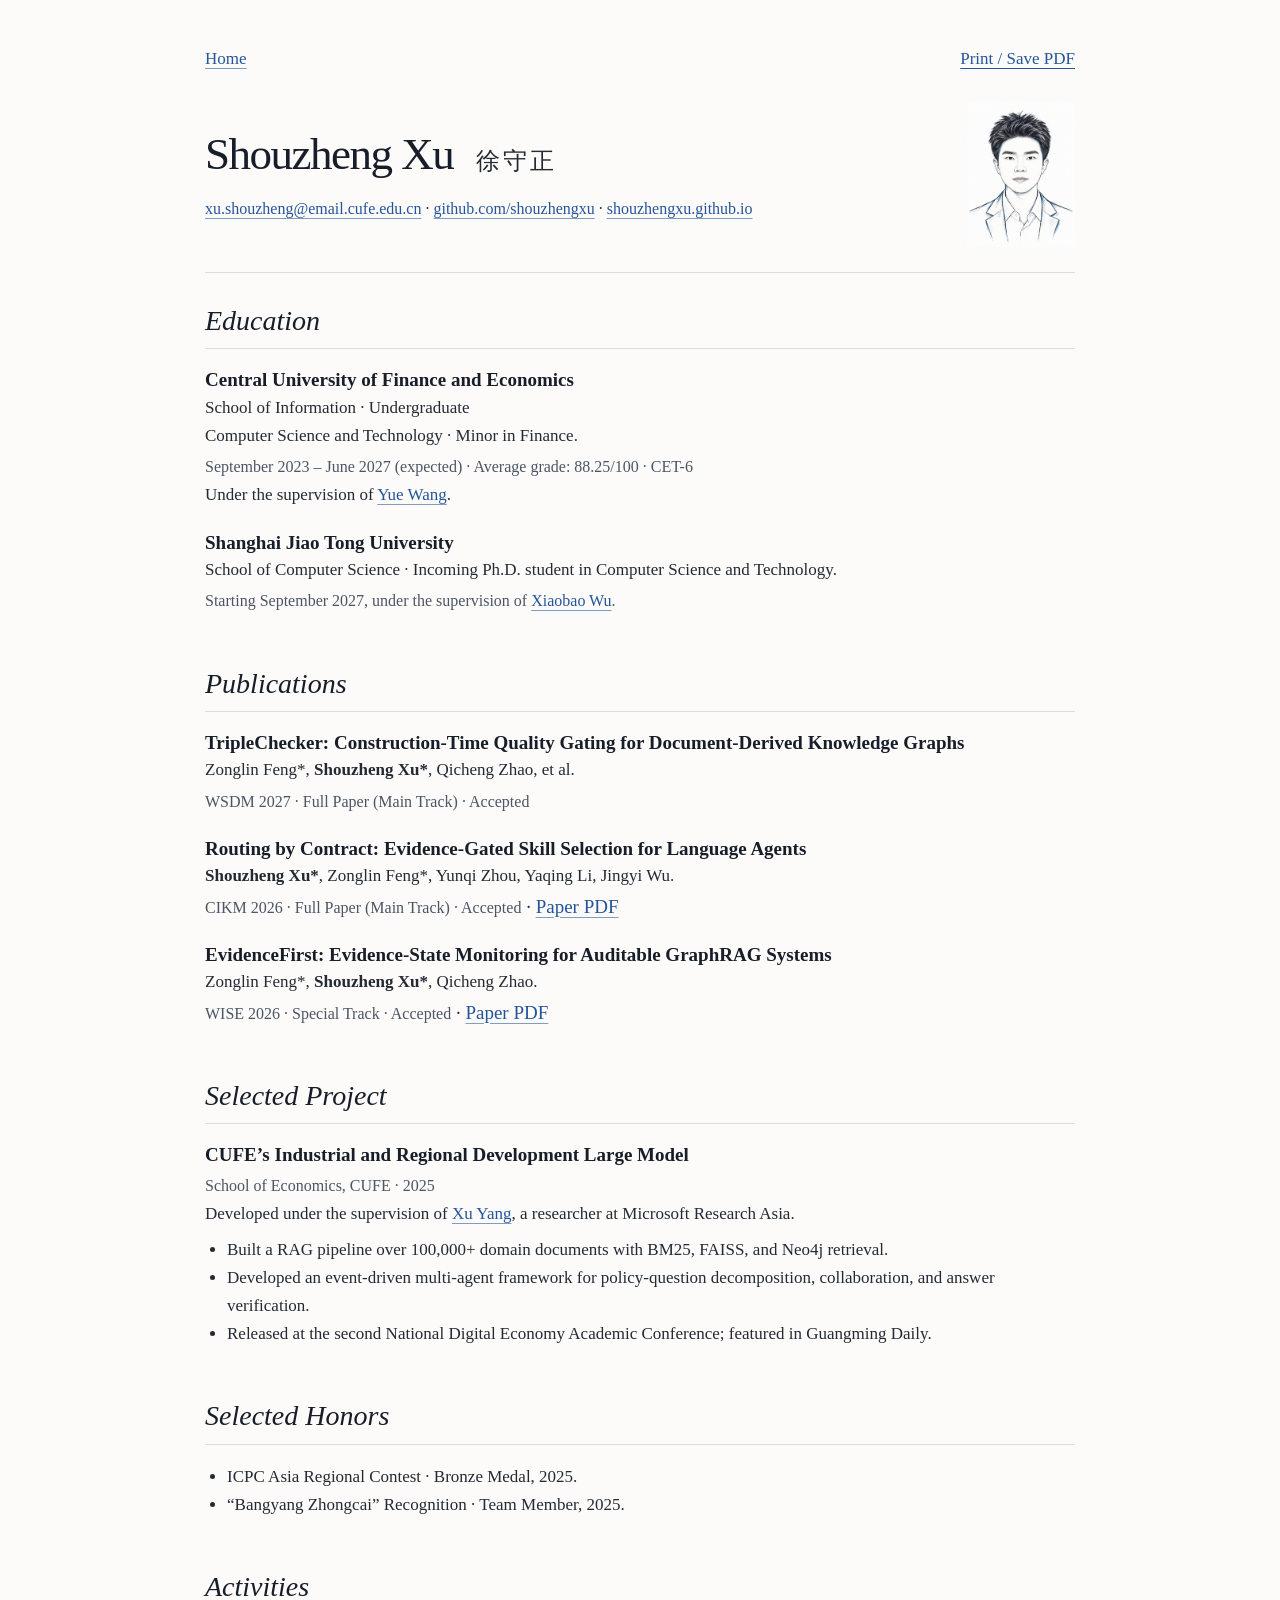
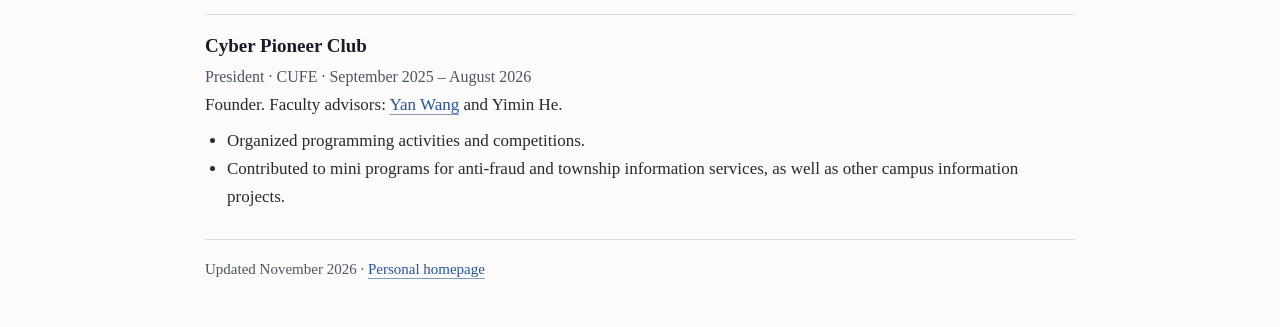
==== commit 67f8f38a: "Unify homepage, CV, and particle experience in English" ====
--- a/cv.html
+++ b/cv.html
@@ -7,17 +7,16 @@
   <link rel="canonical" href="https://shouzhengxu.github.io/cv.html">
   <link rel="icon" href="assets/favicon.svg?v=2" type="image/svg+xml">
   <link rel="stylesheet" href="typography.css?v=20261101">
-  <link rel="stylesheet" href="styles.css?v=20261104">
-  <script src="site.js?v=20261029" defer></script>
+  <link rel="stylesheet" href="styles.css?v=20261104-english">
+  <script src="site.js?v=20261104-english" defer></script>
   <script src="analytics.js?v=20261102" defer></script>
   <title>Curriculum Vitae · Shouzheng Xu</title>
 </head>
 <body>
 <main class="cv-shell">
   <div class="cv-tools">
-    <a href="index.html"><span data-lang="en">Home</span><span data-lang="zh">返回主页</span></a>
-    <button type="button" data-language-toggle>中文</button>
-    <button type="button" data-print><span data-lang="en">Print / Save PDF</span><span data-lang="zh">打印 / 保存 PDF</span></button>
+    <a href="index.html">Home</a>
+    <button type="button" data-print>Print / Save PDF</button>
   </div>
   <header class="cv-heading">
     <div class="cv-identity">
@@ -27,71 +26,71 @@
     <img class="cv-portrait" src="assets/portrait-ink.png" alt="Shouzheng Xu · 徐守正" width="1086" height="1448">
   </header>
   <section class="cv-section">
-    <h2><span data-lang="en">Education</span><span data-lang="zh">教育经历</span></h2>
+    <h2>Education</h2>
     <article class="cv-item">
-      <h3><span data-lang="en">Central University of Finance and Economics</span><span data-lang="zh">中央财经大学</span></h3>
-      <p><span data-lang="en">School of Information · Undergraduate</span><span data-lang="zh">信息学院 · 本科</span></p>
-      <p><span data-lang="en">Computer Science and Technology · Minor in Finance.</span><span data-lang="zh">计算机科学与技术 · 辅修金融学</span></p>
-      <span class="cv-meta"><span data-lang="en">September 2023 – June 2027 (expected) · Average grade: 88.25/100 · CET-6</span><span data-lang="zh">2023 年 9 月 — 2027 年 6 月（预计） · 均分：88.25/100 · 大学英语六级</span></span>
-      <p><span data-lang="en">Under the supervision of <a href="https://scholar.google.com/citations?hl=zh-CN&amp;user=7Q6fTrMAAAAJ">Yue Wang</a>.</span><span data-lang="zh">导师为<a href="https://scholar.google.com/citations?hl=zh-CN&amp;user=7Q6fTrMAAAAJ">王悦</a>老师。</span></p>
+      <h3>Central University of Finance and Economics</h3>
+      <p>School of Information · Undergraduate</p>
+      <p>Computer Science and Technology · Minor in Finance.</p>
+      <span class="cv-meta">September 2023 – June 2027 (expected) · Average grade: 88.25/100 · CET-6</span>
+      <p>Under the supervision of <a href="https://scholar.google.com/citations?hl=zh-CN&amp;user=7Q6fTrMAAAAJ">Yue Wang</a>.</p>
     </article>
     <article class="cv-item">
-      <h3><span data-lang="en">Shanghai Jiao Tong University</span><span data-lang="zh">上海交通大学</span></h3>
-      <p><span data-lang="en">School of Computer Science · Incoming Ph.D. student in Computer Science and Technology.</span><span data-lang="zh">计算机学院 · 计算机科学与技术博士研究生（拟入学）</span></p>
-      <span class="cv-meta"><span data-lang="en">Starting September 2027, under the supervision of <a href="https://bobxwu.github.io/">Xiaobao Wu</a>.</span><span data-lang="zh">2027 年 9 月入学，将在<a href="https://bobxwu.github.io/">吴小宝</a>老师的指导下学习与研究。</span></span>
+      <h3>Shanghai Jiao Tong University</h3>
+      <p>School of Computer Science · Incoming Ph.D. student in Computer Science and Technology.</p>
+      <span class="cv-meta">Starting September 2027, under the supervision of <a href="https://bobxwu.github.io/">Xiaobao Wu</a>.</span>
     </article>
   </section>
   <section class="cv-section">
-    <h2><span data-lang="en">Publications</span><span data-lang="zh">学术论文</span></h2>
+    <h2>Publications</h2>
     <article class="cv-item">
       <h3>TripleChecker: Construction-Time Quality Gating for Document-Derived Knowledge Graphs</h3>
       <p>Zonglin Feng*, <strong>Shouzheng Xu*</strong>, Qicheng Zhao, et al.</p>
-      <span class="cv-meta">WSDM 2027 · <span data-lang="en">Full Paper (Main Track) · Accepted</span><span data-lang="zh">主会长文 · 已录用</span></span>
+      <span class="cv-meta">WSDM 2027 · Full Paper (Main Track) · Accepted</span>
     </article>
     <article class="cv-item">
       <h3>Routing by Contract: Evidence-Gated Skill Selection for Language Agents</h3>
       <p><strong>Shouzheng Xu*</strong>, Zonglin Feng*, Yunqi Zhou, Yaqing Li, Jingyi Wu.</p>
-      <span class="cv-meta">CIKM 2026 · <span data-lang="en">Full Paper (Main Track) · Accepted</span><span data-lang="zh">主会长文 · 已录用</span></span> · <a href="assets/papers/routing-by-contract.pdf"><span data-lang="en">Paper PDF</span><span data-lang="zh">论文 PDF</span></a>
+      <span class="cv-meta">CIKM 2026 · Full Paper (Main Track) · Accepted</span> · <a href="assets/papers/routing-by-contract.pdf">Paper PDF</a>
     </article>
     <article class="cv-item">
       <h3>EvidenceFirst: Evidence-State Monitoring for Auditable GraphRAG Systems</h3>
       <p>Zonglin Feng*, <strong>Shouzheng Xu*</strong>, Qicheng Zhao.</p>
-      <span class="cv-meta">WISE 2026 · <span data-lang="en">Special Track · Accepted</span><span data-lang="zh">专题轨道 · 已录用</span></span> · <a href="assets/papers/evidencefirst.pdf"><span data-lang="en">Paper PDF</span><span data-lang="zh">论文 PDF</span></a>
+      <span class="cv-meta">WISE 2026 · Special Track · Accepted</span> · <a href="assets/papers/evidencefirst.pdf">Paper PDF</a>
     </article>
   </section>
   <section class="cv-section">
-    <h2><span data-lang="en">Selected Project</span><span data-lang="zh">代表项目</span></h2>
+    <h2>Selected Project</h2>
     <article class="cv-item">
-      <h3><span data-lang="en">CUFE’s Industrial and Regional Development Large Model</span><span data-lang="zh">中央财经大学区域与产业发展大模型</span></h3>
-      <span class="cv-meta"><span data-lang="en">School of Economics, CUFE · 2025</span><span data-lang="zh">中央财经大学经济学院 · 2025</span></span>
-      <p><span data-lang="en">Developed under the supervision of <a href="https://github.com/peteryang1">Xu Yang</a>, a researcher at Microsoft Research Asia.</span><span data-lang="zh">在微软亚洲研究院研究员<a href="https://github.com/peteryang1">杨叙</a>的指导下开展。</span></p>
+      <h3>CUFE’s Industrial and Regional Development Large Model</h3>
+      <span class="cv-meta">School of Economics, CUFE · 2025</span>
+      <p>Developed under the supervision of <a href="https://github.com/peteryang1">Xu Yang</a>, a researcher at Microsoft Research Asia.</p>
       <ul>
-        <li><span data-lang="en">Built a RAG pipeline over 100,000+ domain documents with BM25, FAISS, and Neo4j retrieval.</span><span data-lang="zh">面向十万余份领域文档构建 RAG 系统，融合 BM25、FAISS 与 Neo4j 检索。</span></li>
-        <li><span data-lang="en">Developed an event-driven multi-agent framework for policy-question decomposition, collaboration, and answer verification.</span><span data-lang="zh">构建事件驱动的多智能体框架，支持政策问题分解、协同处理与答案校验。</span></li>
-        <li><span data-lang="en">Released at the second National Digital Economy Academic Conference; featured in Guangming Daily.</span><span data-lang="zh">成果于第二届全国数字经济学术年会发布，获《光明日报》报道。</span></li>
+        <li>Built a RAG pipeline over 100,000+ domain documents with BM25, FAISS, and Neo4j retrieval.</li>
+        <li>Developed an event-driven multi-agent framework for policy-question decomposition, collaboration, and answer verification.</li>
+        <li>Released at the second National Digital Economy Academic Conference; featured in Guangming Daily.</li>
       </ul>
     </article>
   </section>
   <section class="cv-section">
-    <h2><span data-lang="en">Selected Honors</span><span data-lang="zh">主要荣誉</span></h2>
+    <h2>Selected Honors</h2>
     <article class="cv-item"><ul>
-      <li><span data-lang="en">ICPC Asia Regional Contest · Bronze Medal, 2025.</span><span data-lang="zh">ICPC 亚洲区域赛 · 铜奖，2025。</span></li>
-      <li><span data-lang="en">“Bangyang Zhongcai” Recognition · Team Member, 2025.</span><span data-lang="zh">“榜样中财”称号 · 团队成员，2025。</span></li>
+      <li>ICPC Asia Regional Contest · Bronze Medal, 2025.</li>
+      <li>“Bangyang Zhongcai” Recognition · Team Member, 2025.</li>
     </ul></article>
   </section>
   <section class="cv-section">
-    <h2><span data-lang="en">Activities</span><span data-lang="zh">社团活动</span></h2>
+    <h2>Activities</h2>
     <article class="cv-item">
-      <h3><span data-lang="en">Cyber Pioneer Club</span><span data-lang="zh">Cyber 先锋社</span></h3>
-      <span class="cv-meta"><span data-lang="en">President · CUFE · September 2025 – August 2026</span><span data-lang="zh">社长 · 中央财经大学 · 2025 年 9 月 — 2026 年 8 月</span></span>
-      <p><span data-lang="en">Founder. Faculty advisors: <a href="https://scholar.google.com/citations?hl=zh-CN&amp;user=5prd2BQAAAAJ">Yan Wang</a> and Yimin He.</span><span data-lang="zh">创办人。指导老师：<a href="https://scholar.google.com/citations?hl=zh-CN&amp;user=5prd2BQAAAAJ">王焱</a>与贺译民。</span></p>
+      <h3>Cyber Pioneer Club</h3>
+      <span class="cv-meta">President · CUFE · September 2025 – August 2026</span>
+      <p>Founder. Faculty advisors: <a href="https://scholar.google.com/citations?hl=zh-CN&amp;user=5prd2BQAAAAJ">Yan Wang</a> and Yimin He.</p>
       <ul>
-        <li><span data-lang="en">Organized programming activities and competitions.</span><span data-lang="zh">组织编程活动与竞赛。</span></li>
-        <li><span data-lang="en">Contributed to mini programs for anti-fraud and township information services, as well as other campus information projects.</span><span data-lang="zh">参与反诈、乡镇信息服务小程序开发及其他校园信息化项目。</span></li>
+        <li>Organized programming activities and competitions.</li>
+        <li>Contributed to mini programs for anti-fraud and township information services, as well as other campus information projects.</li>
       </ul>
     </article>
   </section>
-  <footer class="cv-footer"><span data-lang="en">Updated November 2026</span><span data-lang="zh">更新于 2026 年 11 月</span> · <a href="index.html"><span data-lang="en">Personal homepage</span><span data-lang="zh">个人主页</span></a></footer>
+  <footer class="cv-footer">Updated November 2026 · <a href="index.html">Personal homepage</a></footer>
 </main>
 </body>
 </html>
--- a/styles.css
+++ b/styles.css
@@ -21,9 +21,6 @@
 img { display: block; max-width: 100%; }
 svg { display: block; }
 [hidden] { display: none !important; }
-html[lang="en"] [data-lang="zh"], html[lang="zh-CN"] [data-lang="en"] { display: none !important; }
-html[lang="zh-CN"] { --font: var(--chinese); }
-html[lang="zh-CN"] body { font-weight: 500; }
 
 /* A paper-like page, with an ink portrait and a quiet personal epigraph. */
 .page-shell, .header-inner { max-width: 1160px; padding-inline: 40px; margin-inline: auto; }
@@ -31,7 +28,6 @@
 .page-tools { display: flex; align-items: center; justify-content: flex-end; gap: 24px; margin-bottom: 36px; font-size: 15px; }
 .quiet-experience { text-decoration: none; color: var(--muted); }
 .quiet-experience:hover { color: var(--blue); }
-.language-toggle { background: transparent; border: 0; border-left: 1px solid var(--line); padding: 3px 0 3px 22px; color: var(--blue); cursor: pointer; font: 16px/1.4 var(--latin); min-width: 54px; min-height: 32px; }
 h1 { font: 400 58px/1.18 var(--latin); letter-spacing: -1.5px; display: flex; flex-wrap: wrap; align-items: baseline; gap: 8px 23px; }
 .chinese-name { font: 500 24px/1.4 var(--chinese); letter-spacing: 3px; color: var(--body); white-space: nowrap; }
 .hero-heading h1 { justify-content: center; font-size: 62px; line-height: 1.15; gap: 12px 28px; }
@@ -62,13 +58,10 @@
 .epigraph { margin: 15px auto 0; text-align: center; }
 .epigraph blockquote { font: 500 20px/1.8 var(--chinese); letter-spacing: .18em; color: #334255; margin: 0; }
 .epigraph p { margin: 8px auto 0; color: var(--muted); font: italic 15px/1.5 var(--latin); text-wrap: pretty; }
-html[lang="zh-CN"] .hero-copy { line-height: 1.9; }
-html[lang="zh-CN"] .section-heading h2 { font-style: normal; font-size: 29px; letter-spacing: .12em; }
 .hero-copy a, .project-supervision a, .community-entry a { white-space: nowrap; }
 .next-step, .research-intro { margin-top: 18px; }
 .news-section { display: grid; grid-template-columns: 110px minmax(0, 1fr); gap: 24px; align-items: baseline; margin-top: 42px; padding-top: 24px; border-top: 1px solid var(--line); }
 .news-section h2 { font-size: 28px; font-style: italic; font-weight: 400; line-height: 1.3; }
-html[lang="zh-CN"] .news-section h2 { font-size: 25px; font-style: normal; letter-spacing: .1em; }
 .news-list { list-style: none; margin: 0; padding: 0; }
 .news-list li { display: grid; grid-template-columns: 78px minmax(0, 1fr); gap: 16px; align-items: baseline; font-size: 18px; }
 .news-list li + li { margin-top: 12px; }
@@ -135,7 +128,6 @@
 .cv-portrait { width: 108px; height: auto; }
 .cv-section { padding-top: 30px; }
 .cv-section h2 { font-size: 28px; font-style: italic; font-weight: 400; line-height: 1.3; padding-bottom: 9px; border-bottom: 1px solid var(--line); margin-bottom: 18px; }
-html[lang="zh-CN"] .cv-section h2 { font-style: normal; letter-spacing: .08em; }
 .cv-item { margin-bottom: 20px; }
 .cv-item h3 { font-size: 19px; }
 .cv-item p, .cv-item li { font-size: 17px; }
